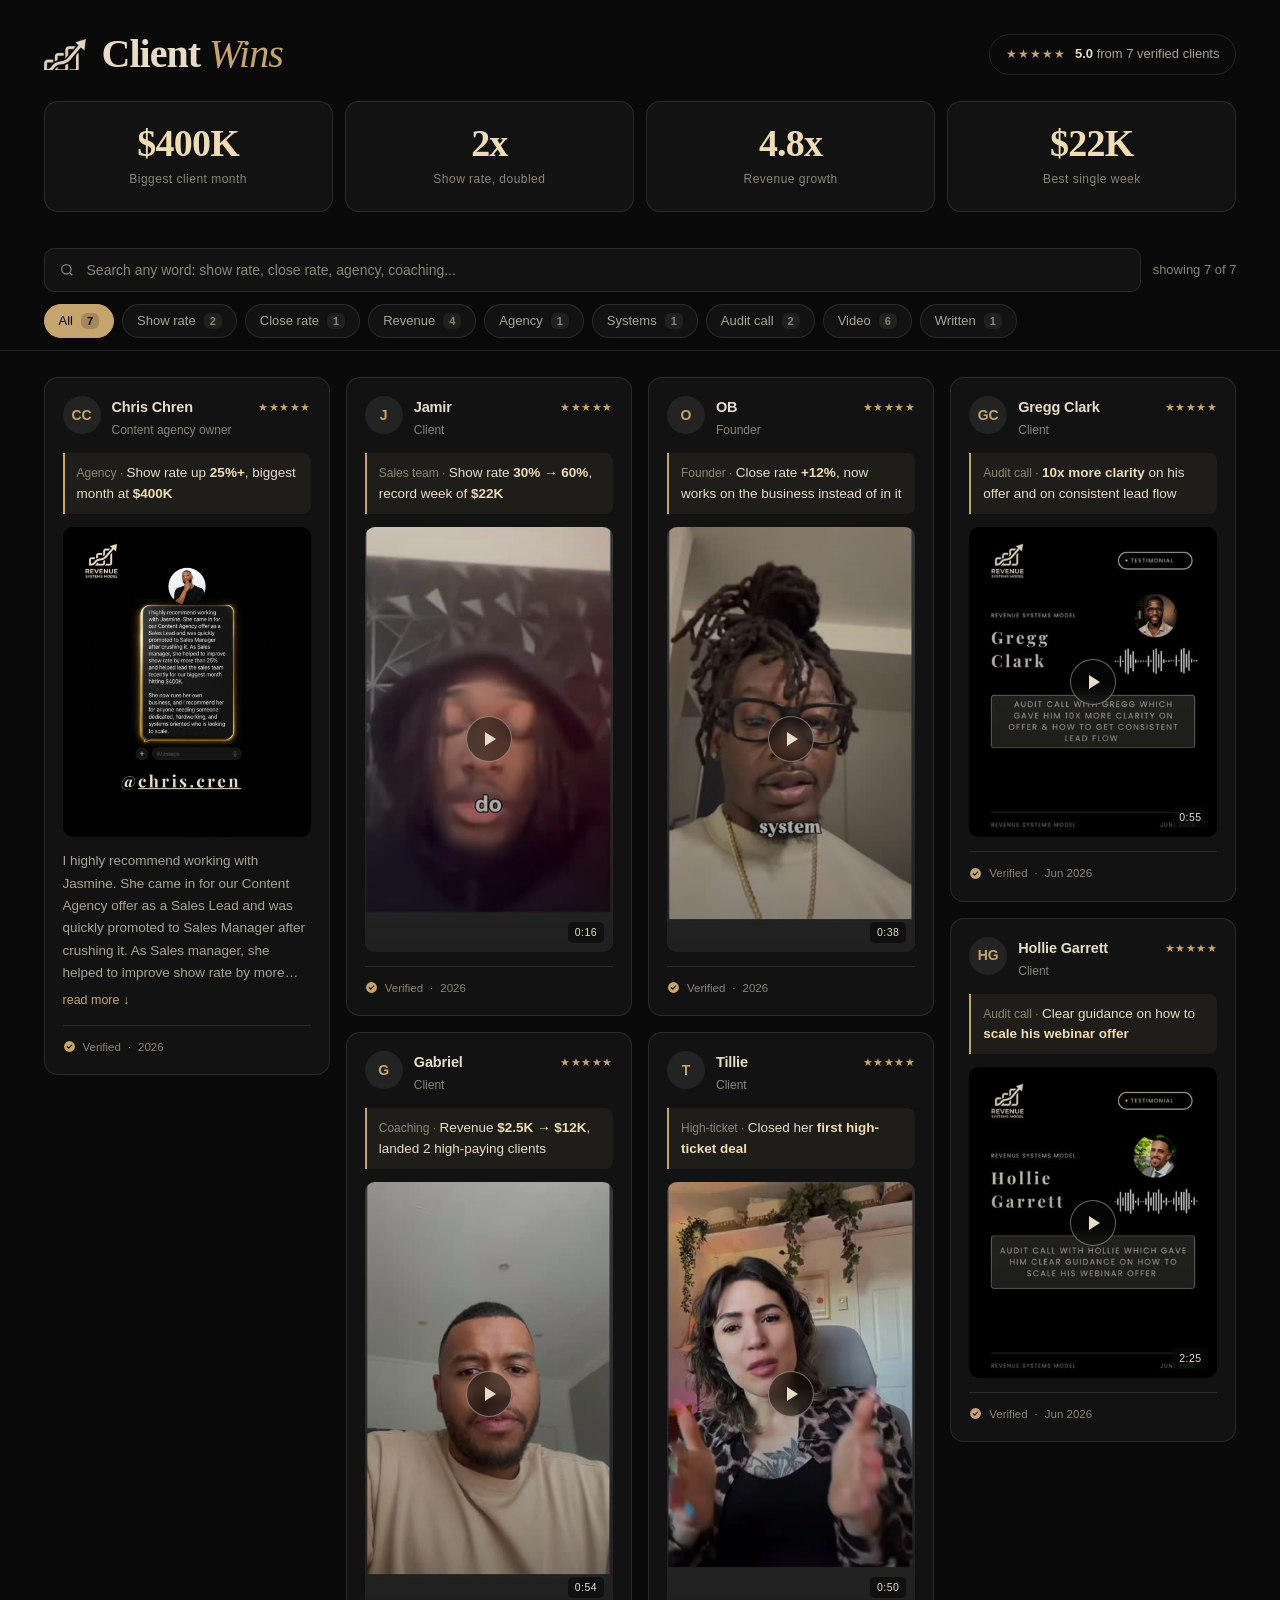
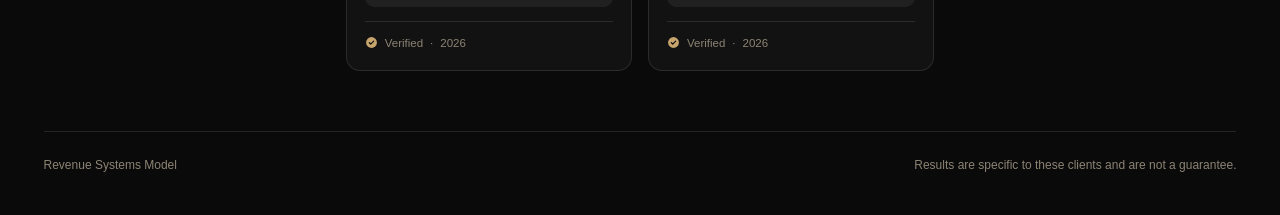
==== index.html @ a02f6d98 "RSM Client Wins - testimonial wall Searchable wall of client results with filters, masonry grid and " ====
<!doctype html>
<html lang="en" class="no-js">
<head>
<meta charset="utf-8">
<meta name="viewport" content="width=device-width,initial-scale=1">
<title>Client Wins — Revenue Systems Model</title>
<meta name="description" content="Real results from operators who installed the Revenue Systems Model.">
<link rel="preconnect" href="https://api.fontshare.com" crossorigin>
<link href="https://api.fontshare.com/v2/css?f[]=zodiak@700,400,401&f[]=switzer@400,500,600,700&display=swap" rel="stylesheet">
<style>
:root{
  --ink:#0A0A0A; --card:#121212; --card-hi:#161616;
  --cream:#E8DCC8; --gold:#C6A46D; --gold-hi:#F0DCB4;
  --muted:#8C8474; --body:#ABA391;
  --line:rgba(232,220,200,.12); --line-2:rgba(232,220,200,.20);
  --serif:'Zodiak',Georgia,serif; --sans:'Switzer','Helvetica Neue',Arial,sans-serif;
  --ease:cubic-bezier(.22,.61,.36,1);
}
*{margin:0;padding:0;box-sizing:border-box}
body{background:var(--ink);color:var(--cream);font-family:var(--sans);
  font-size:15px;line-height:1.6;-webkit-font-smoothing:antialiased}
img,video{display:block;max-width:100%}
::selection{background:var(--gold);color:var(--ink)}
.wrap{max-width:1400px;margin:0 auto;padding:0 clamp(16px,3.4vw,44px)}

/* ---------- head ---------- */
.top{padding:34px 0 26px;display:flex;align-items:center;justify-content:space-between;
  gap:20px;flex-wrap:wrap}
.title{display:flex;align-items:center;gap:16px}
.title img{width:42px}
.title h1{font-family:var(--serif);font-weight:700;font-size:clamp(24px,3.6vw,40px);
  letter-spacing:-.025em;line-height:1}
.title h1 em{font-style:italic;font-weight:401;color:var(--gold)}
.rating{display:flex;align-items:center;gap:9px;border:1px solid var(--line);
  border-radius:999px;padding:9px 16px;font-size:13px;color:var(--body)}
.rating b{color:var(--cream);font-weight:600}
.stars{color:var(--gold);letter-spacing:1px;font-size:12px}

/* ---------- stat cards ---------- */
.stats{display:grid;gap:12px;grid-template-columns:repeat(auto-fit,minmax(210px,1fr));
  margin-bottom:22px}
.stat{border:1px solid var(--line);background:var(--card);border-radius:14px;
  padding:22px 24px;text-align:center}
.stat .n{font-family:var(--serif);font-weight:700;font-size:clamp(26px,3.4vw,38px);
  line-height:1;letter-spacing:-.02em;color:var(--gold-hi)}
.stat .l{margin-top:8px;font-size:12px;letter-spacing:.04em;color:var(--muted)}

/* ---------- controls ---------- */
.controls{position:sticky;top:0;z-index:40;background:rgba(10,10,10,.93);
  backdrop-filter:blur(14px);-webkit-backdrop-filter:blur(14px);
  border-bottom:1px solid var(--line);padding:14px 0 12px;margin-bottom:26px}
.searchrow{display:flex;gap:12px;align-items:center;flex-wrap:wrap}
.search{flex:1;min-width:240px;position:relative}
.search input{width:100%;background:var(--card);border:1px solid var(--line);
  border-radius:10px;padding:13px 16px 13px 42px;color:var(--cream);font-family:var(--sans);
  font-size:14px;outline:none;transition:border-color .3s var(--ease)}
.search input::placeholder{color:var(--muted)}
.search input:focus{border-color:var(--gold)}
.search svg{position:absolute;left:15px;top:50%;transform:translateY(-50%);
  width:16px;height:16px;stroke:var(--muted);fill:none;stroke-width:2}
.count{font-size:13px;color:var(--muted);white-space:nowrap}

.chips{display:flex;gap:8px;flex-wrap:wrap;margin-top:12px}
.chip{border:1px solid var(--line);background:var(--card);color:var(--body);
  border-radius:999px;padding:8px 14px;font-family:var(--sans);font-size:13px;
  cursor:pointer;display:inline-flex;align-items:center;gap:8px;
  transition:border-color .3s var(--ease),color .3s var(--ease),background .3s var(--ease)}
.chip:hover{border-color:var(--line-2);color:var(--cream)}
.chip b{font-size:11px;color:var(--muted);font-weight:600;
  background:rgba(232,220,200,.07);border-radius:6px;padding:2px 6px}
.chip[aria-pressed="true"]{background:var(--gold);border-color:var(--gold);color:#0A0A0A}
.chip[aria-pressed="true"] b{background:rgba(10,10,10,.18);color:#0A0A0A}

/* ---------- masonry ---------- */
.wall{column-count:4;column-gap:16px;padding-bottom:60px}
@media(max-width:1180px){.wall{column-count:3}}
@media(max-width:820px){.wall{column-count:2}}
@media(max-width:560px){.wall{column-count:1}}

.w{break-inside:avoid;background:var(--card);border:1px solid var(--line);
  border-radius:14px;padding:18px;margin:0 0 16px;
  transition:border-color .35s var(--ease),background .35s var(--ease),
    opacity .4s var(--ease),transform .4s var(--ease)}
.w:hover{border-color:var(--line-2);background:var(--card-hi)}
.w.hide{display:none}

.w .head{display:flex;align-items:flex-start;gap:11px}
.w .av{width:38px;height:38px;border-radius:50%;flex:0 0 38px;object-fit:cover;
  background:#232323;display:grid;place-items:center;font-size:14px;font-weight:600;
  color:var(--gold);overflow:hidden}
.w .nm{flex:1;min-width:0}
.w .nm strong{display:block;font-size:14.5px;font-weight:600;letter-spacing:-.01em}
.w .nm span{display:block;font-size:12px;color:var(--muted);margin-top:2px;
  overflow:hidden;text-overflow:ellipsis;white-space:nowrap}
.w .st{color:var(--gold);font-size:11px;letter-spacing:.5px;flex:0 0 auto;padding-top:3px}

.w .result{margin-top:13px;border-left:2px solid var(--gold);
  background:rgba(198,164,109,.07);border-radius:0 8px 8px 0;padding:10px 12px;
  font-size:13.5px;line-height:1.5}
.w .result .tag{color:var(--muted);font-size:12px}
.w .result b{color:var(--gold-hi);font-weight:600}

.w .media{margin-top:13px;position:relative;border-radius:10px;overflow:hidden;
  background:#0D0D0D;line-height:0;cursor:pointer}
.w .media img{width:100%;height:auto}
.w .media video{position:absolute;inset:0;width:100%;height:100%;object-fit:cover;
  opacity:0;transition:opacity .4s var(--ease)}
.w .media.playing video{opacity:1}
.w .media.playing img,.w .media.playing .pl,.w .media.playing .dur{opacity:0}
.pl{position:absolute;inset:0;display:grid;place-items:center;border:0;cursor:pointer;
  background:linear-gradient(180deg,rgba(0,0,0,.05),rgba(0,0,0,.45));
  transition:opacity .35s var(--ease)}
.pl i{width:46px;height:46px;border-radius:50%;display:grid;place-items:center;
  background:rgba(10,10,10,.5);border:1px solid rgba(232,220,200,.45);
  backdrop-filter:blur(6px);
  transition:transform .4s cubic-bezier(.34,1.56,.64,1),border-color .3s}
.w .media:hover .pl i{transform:scale(1.1);border-color:var(--gold-hi)}
.pl i:after{content:'';border-left:11px solid var(--cream);
  border-top:7px solid transparent;border-bottom:7px solid transparent;margin-left:3px}
.dur{position:absolute;right:9px;bottom:9px;font-size:10.5px;letter-spacing:.04em;
  background:rgba(10,10,10,.72);padding:3px 7px;border-radius:5px;
  transition:opacity .3s;line-height:1.4}

.w .body{margin-top:13px;font-size:13.5px;line-height:1.66;color:var(--body)}
.w .body.clip{display:-webkit-box;-webkit-line-clamp:6;-webkit-box-orient:vertical;
  overflow:hidden}
.more{margin-top:8px;background:none;border:0;color:var(--gold);cursor:pointer;
  font-family:var(--sans);font-size:12.5px;padding:0}
.more:hover{color:var(--gold-hi)}

.w .foot{margin-top:14px;padding-top:12px;border-top:1px solid var(--line);
  display:flex;align-items:center;gap:7px;font-size:11.5px;color:var(--muted)}
.w .foot svg{width:13px;height:13px;flex:0 0 13px}

.empty{text-align:center;padding:70px 0 90px;color:var(--muted)}
.empty h3{font-family:var(--serif);font-size:26px;color:var(--cream);margin-bottom:8px}

footer{border-top:1px solid var(--line);padding:24px 0 40px;font-size:12px;
  color:var(--muted);display:flex;justify-content:space-between;gap:14px;flex-wrap:wrap}

.js .w{opacity:0;transform:translateY(14px)}
.js .w.in{opacity:1;transform:none}
@media(prefers-reduced-motion:reduce){
  .js .w{opacity:1;transform:none;transition:none}
  .pl i{transition:none}
}
</style>
</head>
<body>

<div class="wrap">
  <div class="top">
    <div class="title">
      <img src="assets/logo-rsm.png" alt="Revenue Systems Model">
      <h1>Client <em>Wins</em></h1>
    </div>
    <div class="rating">
      <span class="stars">★★★★★</span>
      <span><b>5.0</b> from 7 verified clients</span>
    </div>
  </div>

  <div class="stats">
    <div class="stat"><div class="n">$400K</div><div class="l">Biggest client month</div></div>
    <div class="stat"><div class="n">2x</div><div class="l">Show rate, doubled</div></div>
    <div class="stat"><div class="n">4.8x</div><div class="l">Revenue growth</div></div>
    <div class="stat"><div class="n">$22K</div><div class="l">Best single week</div></div>
  </div>
</div>

<div class="controls">
  <div class="wrap">
    <div class="searchrow">
      <div class="search">
        <svg viewBox="0 0 24 24"><circle cx="11" cy="11" r="7"/><path d="M20 20l-3.5-3.5"/></svg>
        <input id="q" type="search" placeholder="Search any word: show rate, close rate, agency, coaching..." autocomplete="off">
      </div>
      <span class="count" id="count"></span>
    </div>
    <div class="chips" id="chips"></div>
  </div>
</div>

<div class="wrap">
  <div class="wall" id="wall"></div>
  <div class="empty" id="empty" hidden>
    <h3>Nothing matches that</h3>
    <p>Try a different word, or clear the filter.</p>
  </div>
  <footer>
    <span>Revenue Systems Model</span>
    <span>Results are specific to these clients and are not a guarantee.</span>
  </footer>
</div>

<script>
document.documentElement.classList.remove('no-js');
document.documentElement.classList.add('js');

var WINS = [
  { name:'Chris Chren', role:'Content agency owner', tags:['Agency','Show rate','Revenue','Written'],
    tagline:'Agency', result:'Show rate up <b>25%+</b>, biggest month at <b>$400K</b>',
    img:'assets/chris.jpg',
    text:'I highly recommend working with Jasmine. She came in for our Content Agency offer as a Sales Lead and was quickly promoted to Sales Manager after crushing it. As Sales manager, she helped to improve show rate by more than 25% and helped lead the sales team recently for our biggest month hitting $400K. She now runs her own business, and I recommend her for anyone needing someone dedicated, hardworking, and systems oriented who is looking to scale.',
    date:'2026' },
  { name:'Jamir', role:'Client', tags:['Show rate','Revenue','Video'],
    tagline:'Sales team', result:'Show rate <b>30% &rarr; 60%</b>, record week of <b>$22K</b>',
    video:'assets/jamir.mp4', img:'assets/jamir.jpg', dur:'0:16', date:'2026' },
  { name:'Gabriel', role:'Client', tags:['Revenue','Video'],
    tagline:'Coaching', result:'Revenue <b>$2.5K &rarr; $12K</b>, landed 2 high-paying clients',
    video:'assets/gabriel.mp4', img:'assets/gabriel.jpg', dur:'0:54', date:'2026' },
  { name:'OB', role:'Founder', tags:['Close rate','Systems','Video'],
    tagline:'Founder', result:'Close rate <b>+12%</b>, now works on the business instead of in it',
    video:'assets/ob.mp4', img:'assets/ob.jpg', dur:'0:38', date:'2026' },
  { name:'Tillie', role:'Client', tags:['Revenue','Video'],
    tagline:'High-ticket', result:'Closed her <b>first high-ticket deal</b>',
    video:'assets/tillie.mp4', img:'assets/tillie.jpg', dur:'0:50', date:'2026' },
  { name:'Gregg Clark', role:'Client', tags:['Audit call','Video'],
    tagline:'Audit call', result:'<b>10x more clarity</b> on his offer and on consistent lead flow',
    video:'assets/gregg.mp4', img:'assets/gregg.jpg', dur:'0:55', date:'Jun 2026' },
  { name:'Hollie Garrett', role:'Client', tags:['Audit call','Video'],
    tagline:'Audit call', result:'Clear guidance on how to <b>scale his webinar offer</b>',
    video:'assets/hollie.mp4', img:'assets/hollie.jpg', dur:'2:25', date:'Jun 2026' }
];

var FILTERS = ['All','Show rate','Close rate','Revenue','Agency','Systems','Audit call','Video','Written'];
var active = 'All', query = '';

var CHECK = '<svg viewBox="0 0 24 24" fill="none"><circle cx="12" cy="12" r="10" fill="#C6A46D"/><path d="M8 12.4l2.6 2.6L16 9.6" stroke="#0A0A0A" stroke-width="2.2" stroke-linecap="round" stroke-linejoin="round"/></svg>';

function initials(n){ return n.split(' ').map(function(p){return p[0];}).join('').slice(0,2).toUpperCase(); }

function cardHTML(w, i){
  var media = '';
  if(w.video){
    media = '<div class="media" data-src="'+w.video+'">'+
      '<img src="'+w.img+'" alt="'+w.name+'" loading="lazy">'+
      '<button class="pl" aria-label="Play '+w.name+'"><i></i></button>'+
      '<span class="dur">'+w.dur+'</span></div>';
  } else if(w.img){
    media = '<div class="media" style="cursor:default"><img src="'+w.img+'" alt="'+w.name+'" loading="lazy"></div>';
  }
  var body = '';
  if(w.text){
    body = '<div class="body clip">'+w.text+'</div><button class="more">read more &darr;</button>';
  }
  return '<article class="w" data-i="'+i+'">'+
    '<div class="head">'+
      '<div class="av">'+initials(w.name)+'</div>'+
      '<div class="nm"><strong>'+w.name+'</strong><span>'+w.role+'</span></div>'+
      '<div class="st">★★★★★</div>'+
    '</div>'+
    '<div class="result"><span class="tag">'+w.tagline+' &middot; </span>'+w.result+'</div>'+
    media + body +
    '<div class="foot">'+CHECK+'<span>Verified</span><span>&middot;</span><span>'+w.date+'</span></div>'+
  '</article>';
}

function countFor(f){
  if(f === 'All') return WINS.length;
  return WINS.filter(function(w){ return w.tags.indexOf(f) > -1; }).length;
}

function renderChips(){
  document.getElementById('chips').innerHTML = FILTERS.map(function(f){
    return '<button class="chip" aria-pressed="'+(f===active)+'" data-f="'+f+'">'+
      f+'<b>'+countFor(f)+'</b></button>';
  }).join('');
}

function render(){
  var wall = document.getElementById('wall');
  wall.innerHTML = WINS.map(cardHTML).join('');
  wireCards();
  apply();
}

function apply(){
  var q = query.trim().toLowerCase(), shown = 0;
  document.querySelectorAll('.w').forEach(function(el){
    var w = WINS[+el.dataset.i];
    var okTag = active === 'All' || w.tags.indexOf(active) > -1;
    var hay = (w.name+' '+w.role+' '+w.tagline+' '+w.result+' '+(w.text||'')+' '+w.tags.join(' ')).toLowerCase();
    var okQ = !q || hay.indexOf(q) > -1;
    var show = okTag && okQ;
    el.classList.toggle('hide', !show);
    if(show){ shown++; el.classList.add('in'); }
  });
  document.getElementById('count').textContent = 'showing ' + shown + ' of ' + WINS.length;
  document.getElementById('empty').hidden = shown > 0;
}

function wireCards(){
  document.querySelectorAll('.media[data-src]').forEach(function(m){
    m.addEventListener('click', function(){
      document.querySelectorAll('.media.playing').forEach(function(o){
        if(o === m) return;
        var ov = o.querySelector('video'); if(ov) ov.pause();
        o.classList.remove('playing');
      });
      var v = m.querySelector('video');
      if(!v){
        v = document.createElement('video');
        v.src = m.dataset.src; v.controls = true; v.playsInline = true;
        v.setAttribute('playsinline',''); v.preload = 'metadata';
        m.appendChild(v);
      }
      m.classList.add('playing');
      var p = v.play(); if(p && p.catch) p.catch(function(){});
    });
  });
  document.querySelectorAll('.more').forEach(function(b){
    b.addEventListener('click', function(){
      var body = b.previousElementSibling;
      var clipped = body.classList.toggle('clip');
      b.innerHTML = clipped ? 'read more &darr;' : 'show less &uarr;';
    });
  });
}

document.getElementById('chips').addEventListener('click', function(e){
  var c = e.target.closest('.chip'); if(!c) return;
  active = c.dataset.f; renderChips(); apply();
});
document.getElementById('q').addEventListener('input', function(e){
  query = e.target.value; apply();
});

renderChips();
render();
</script>
</body>
</html>
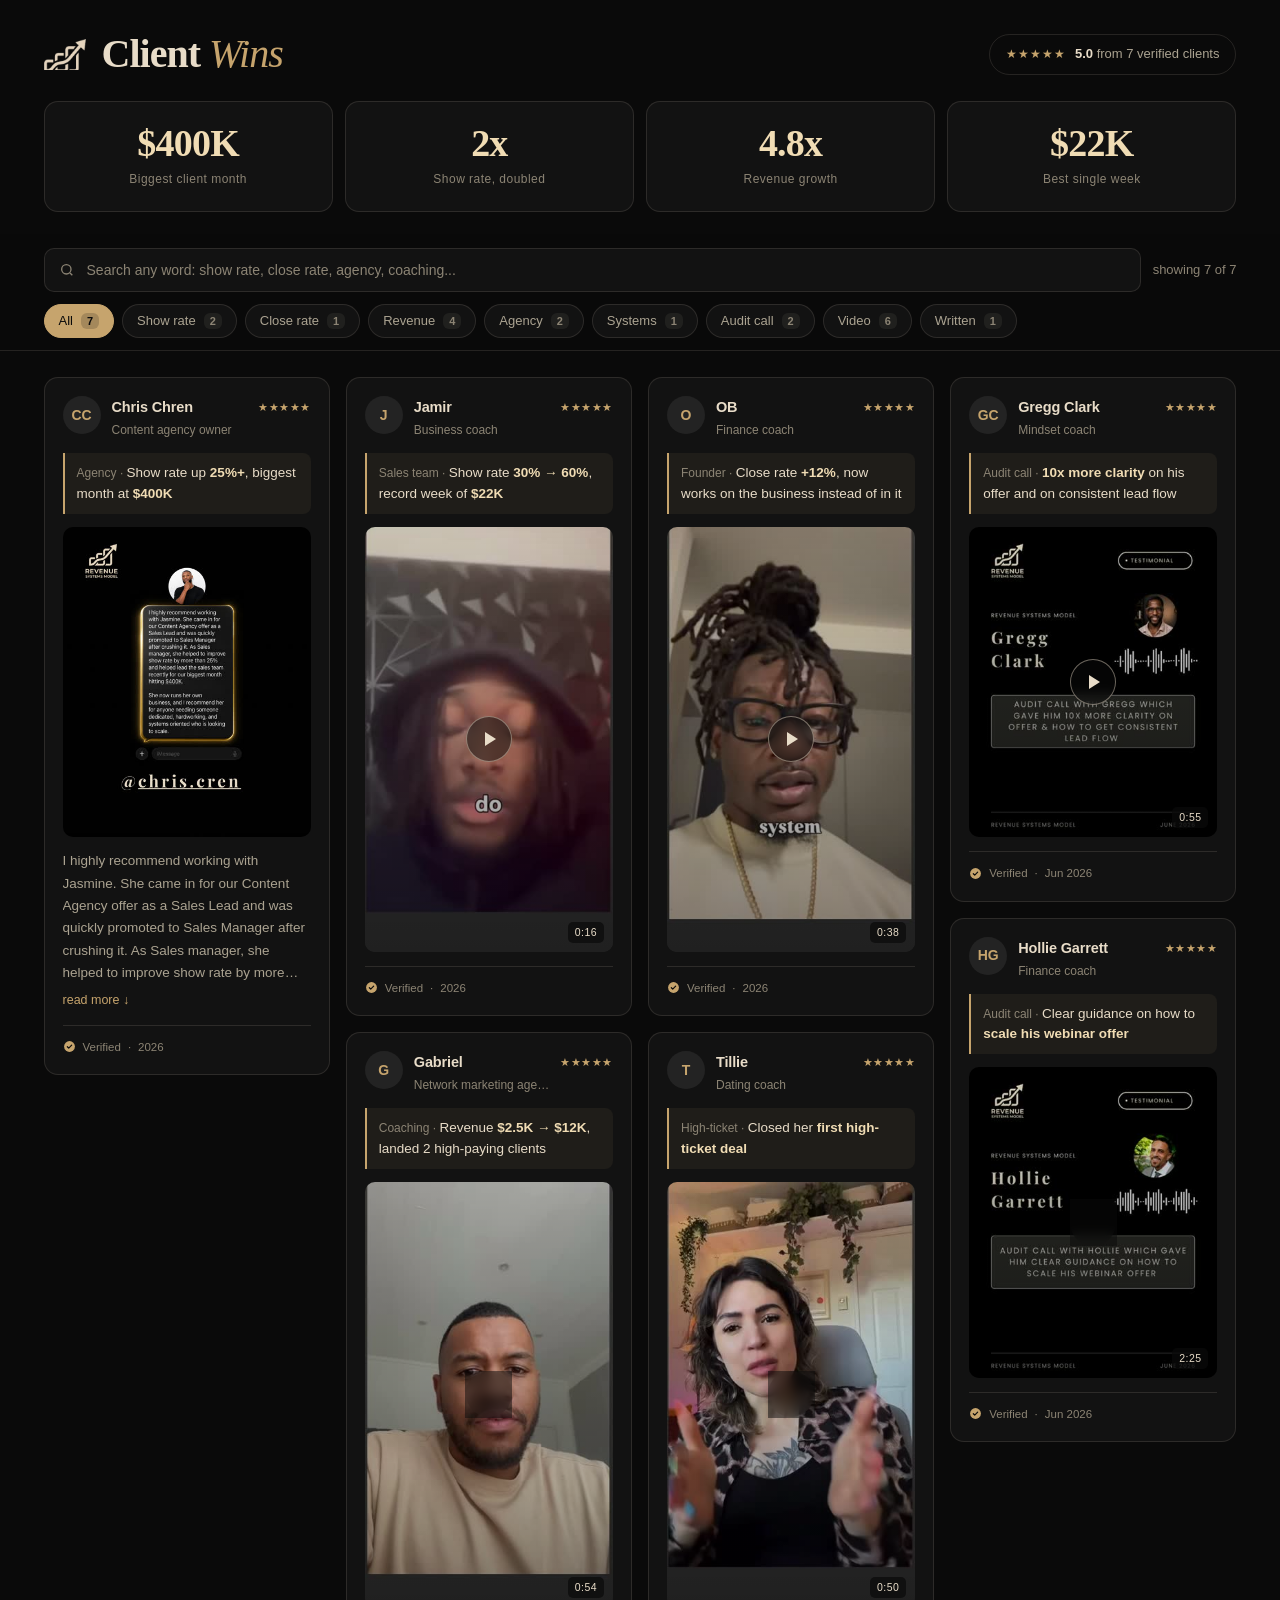
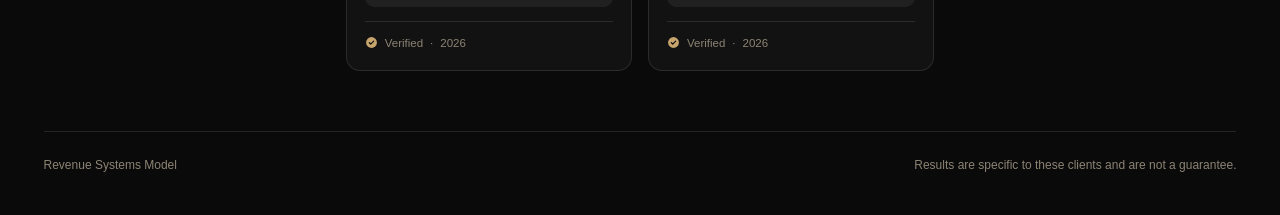
==== commit 0c6d9b13: "Set client roles from Jasmine's note Jamir, OB, Gregg, Gabriel, Hollie and Tillie now carry their re" ====
--- a/index.html
+++ b/index.html
@@ -203,22 +203,22 @@
     img:'assets/chris.jpg',
     text:'I highly recommend working with Jasmine. She came in for our Content Agency offer as a Sales Lead and was quickly promoted to Sales Manager after crushing it. As Sales manager, she helped to improve show rate by more than 25% and helped lead the sales team recently for our biggest month hitting $400K. She now runs her own business, and I recommend her for anyone needing someone dedicated, hardworking, and systems oriented who is looking to scale.',
     date:'2026' },
-  { name:'Jamir', role:'Client', tags:['Show rate','Revenue','Video'],
+  { name:'Jamir', role:'Business coach', tags:['Show rate','Revenue','Video','Business'],
     tagline:'Sales team', result:'Show rate <b>30% &rarr; 60%</b>, record week of <b>$22K</b>',
     video:'assets/jamir.mp4', img:'assets/jamir.jpg', dur:'0:16', date:'2026' },
-  { name:'Gabriel', role:'Client', tags:['Revenue','Video'],
+  { name:'Gabriel', role:'Network marketing agency owner', tags:['Revenue','Video','Network marketing','Agency'],
     tagline:'Coaching', result:'Revenue <b>$2.5K &rarr; $12K</b>, landed 2 high-paying clients',
     video:'assets/gabriel.mp4', img:'assets/gabriel.jpg', dur:'0:54', date:'2026' },
-  { name:'OB', role:'Founder', tags:['Close rate','Systems','Video'],
+  { name:'OB', role:'Finance coach', tags:['Close rate','Systems','Video','Finance'],
     tagline:'Founder', result:'Close rate <b>+12%</b>, now works on the business instead of in it',
     video:'assets/ob.mp4', img:'assets/ob.jpg', dur:'0:38', date:'2026' },
-  { name:'Tillie', role:'Client', tags:['Revenue','Video'],
+  { name:'Tillie', role:'Dating coach', tags:['Revenue','Video','Dating'],
     tagline:'High-ticket', result:'Closed her <b>first high-ticket deal</b>',
     video:'assets/tillie.mp4', img:'assets/tillie.jpg', dur:'0:50', date:'2026' },
-  { name:'Gregg Clark', role:'Client', tags:['Audit call','Video'],
+  { name:'Gregg Clark', role:'Mindset coach', tags:['Audit call','Video','Mindset'],
     tagline:'Audit call', result:'<b>10x more clarity</b> on his offer and on consistent lead flow',
     video:'assets/gregg.mp4', img:'assets/gregg.jpg', dur:'0:55', date:'Jun 2026' },
-  { name:'Hollie Garrett', role:'Client', tags:['Audit call','Video'],
+  { name:'Hollie Garrett', role:'Finance coach', tags:['Audit call','Video','Finance'],
     tagline:'Audit call', result:'Clear guidance on how to <b>scale his webinar offer</b>',
     video:'assets/hollie.mp4', img:'assets/hollie.jpg', dur:'2:25', date:'Jun 2026' }
 ];
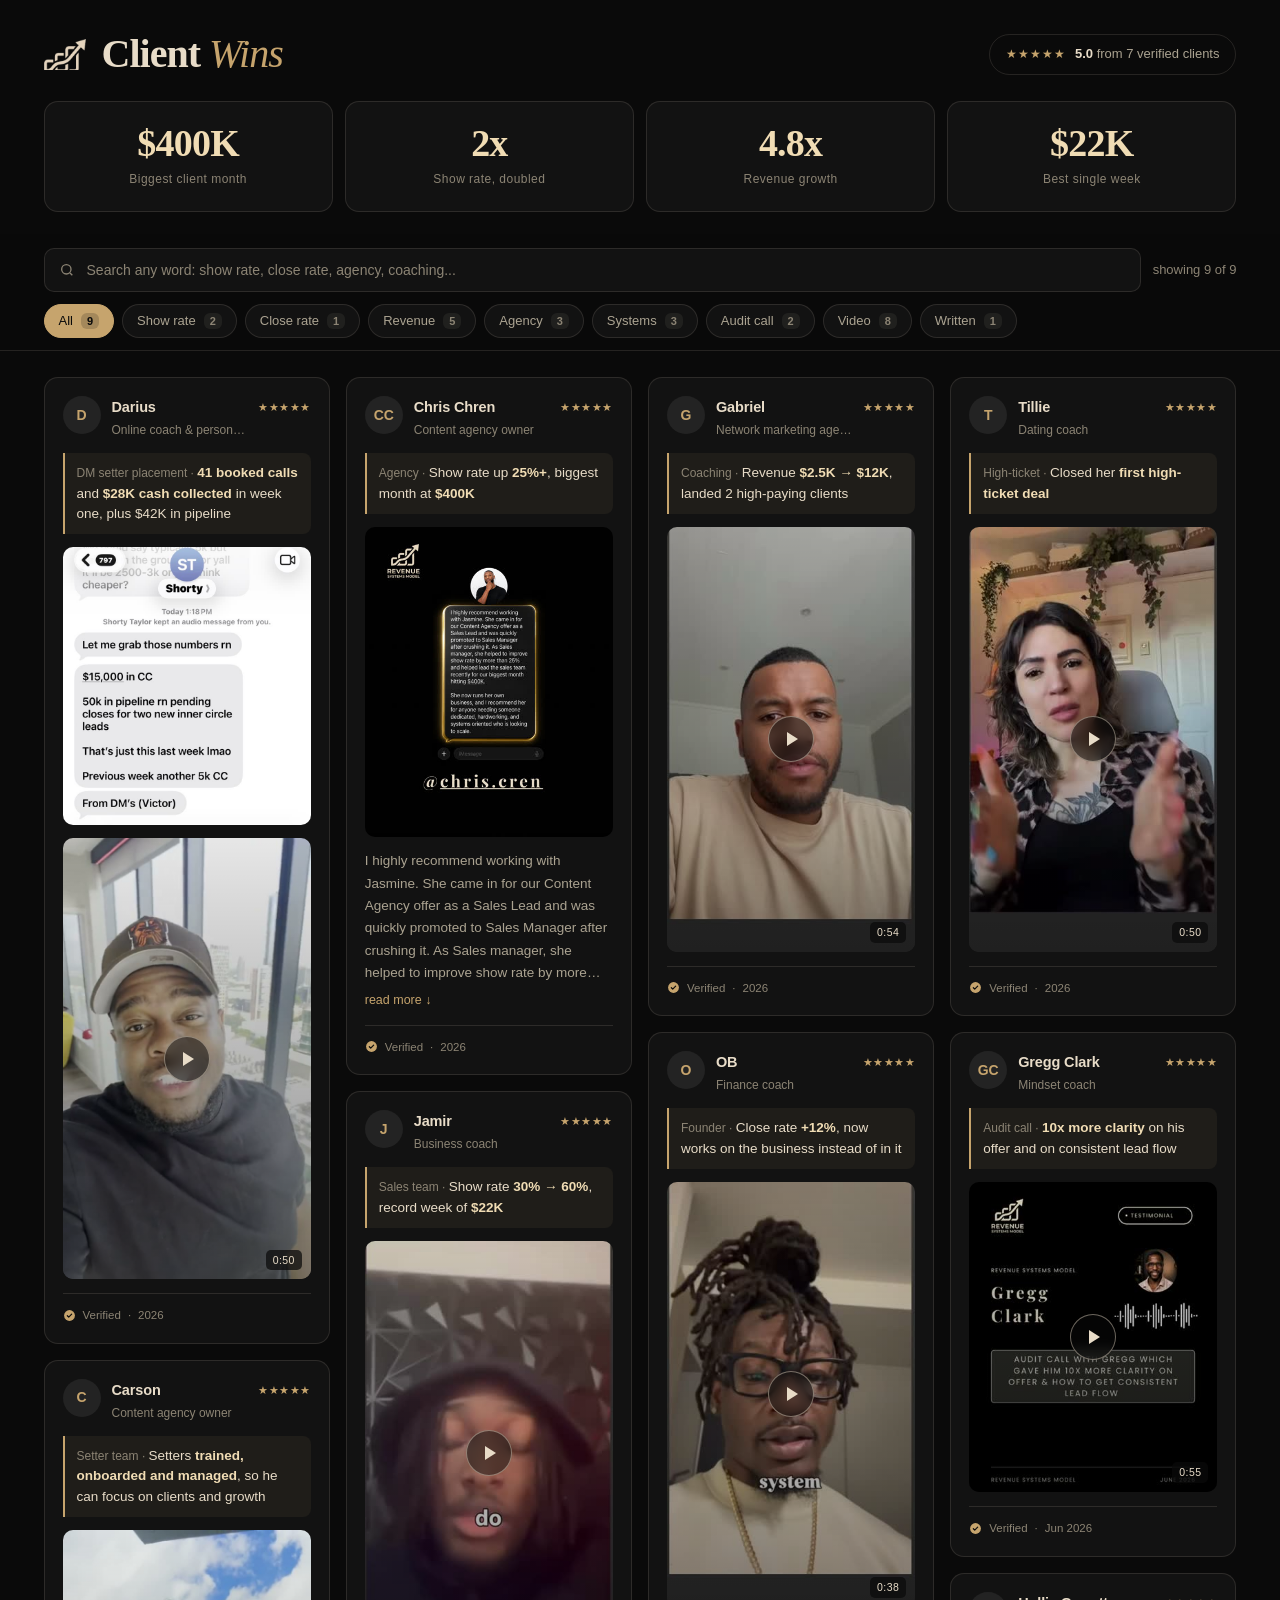
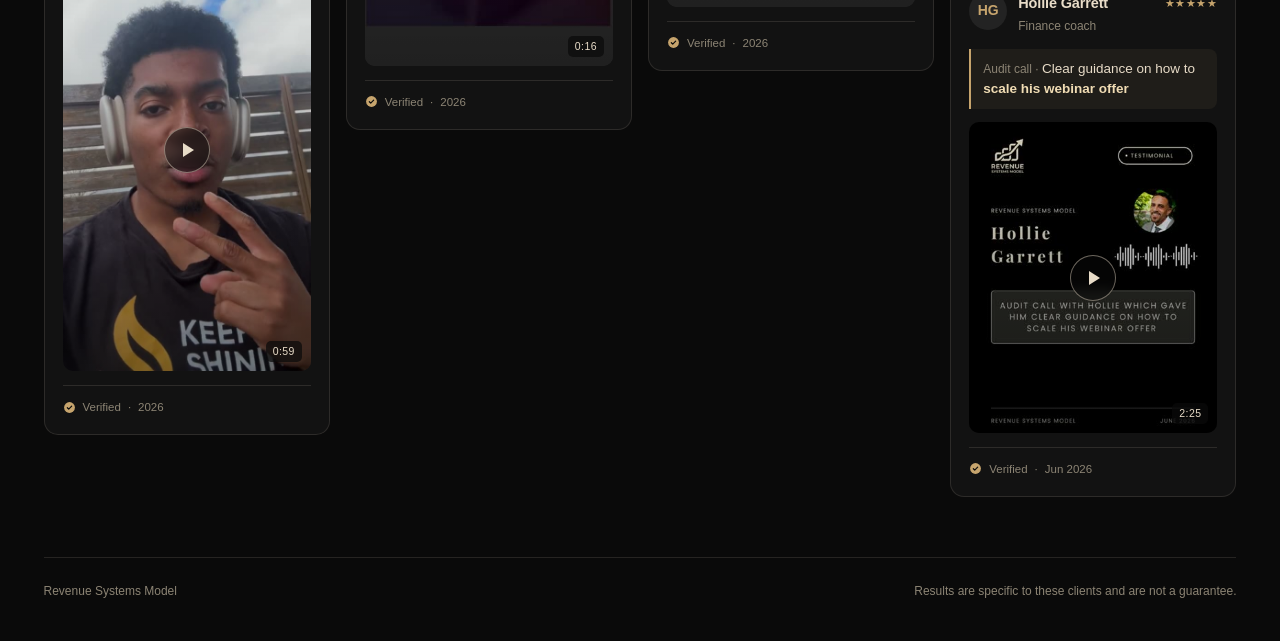
==== commit 2b9ac448: "Add Darius and Carson testimonials, with Darius's results screenshot above his video Darius (DM sett" ====
--- a/index.html
+++ b/index.html
@@ -198,6 +198,13 @@
 document.documentElement.classList.add('js');
 
 var WINS = [
+  { name:'Darius', role:'Online coach & personal brand', tags:['Revenue','Video','Systems'],
+    tagline:'DM setter placement', result:'<b>41 booked calls</b> and <b>$28K cash collected</b> in week one, plus $42K in pipeline',
+    proof:'assets/darius-proof.jpg',
+    video:'assets/darius.mp4', img:'assets/darius.jpg', dur:'0:50', date:'2026' },
+  { name:'Carson', role:'Content agency owner', tags:['Agency','Systems','Video'],
+    tagline:'Setter team', result:'Setters <b>trained, onboarded and managed</b>, so he can focus on clients and growth',
+    video:'assets/carson.mp4', img:'assets/carson.jpg', dur:'0:59', date:'2026' },
   { name:'Chris Chren', role:'Content agency owner', tags:['Agency','Show rate','Revenue','Written'],
     tagline:'Agency', result:'Show rate up <b>25%+</b>, biggest month at <b>$400K</b>',
     img:'assets/chris.jpg',
@@ -232,13 +239,17 @@
 
 function cardHTML(w, i){
   var media = '';
+  /* print de resultado (ex.: conversa do cliente) acima do video, no mesmo card */
+  if(w.proof){
+    media += '<div class="media proof" style="cursor:default"><img src="'+w.proof+'" alt="'+w.name+' results" loading="lazy"></div>';
+  }
   if(w.video){
-    media = '<div class="media" data-src="'+w.video+'">'+
+    media += '<div class="media" data-src="'+w.video+'">'+
       '<img src="'+w.img+'" alt="'+w.name+'" loading="lazy">'+
       '<button class="pl" aria-label="Play '+w.name+'"><i></i></button>'+
       '<span class="dur">'+w.dur+'</span></div>';
   } else if(w.img){
-    media = '<div class="media" style="cursor:default"><img src="'+w.img+'" alt="'+w.name+'" loading="lazy"></div>';
+    media += '<div class="media" style="cursor:default"><img src="'+w.img+'" alt="'+w.name+'" loading="lazy"></div>';
   }
   var body = '';
   if(w.text){
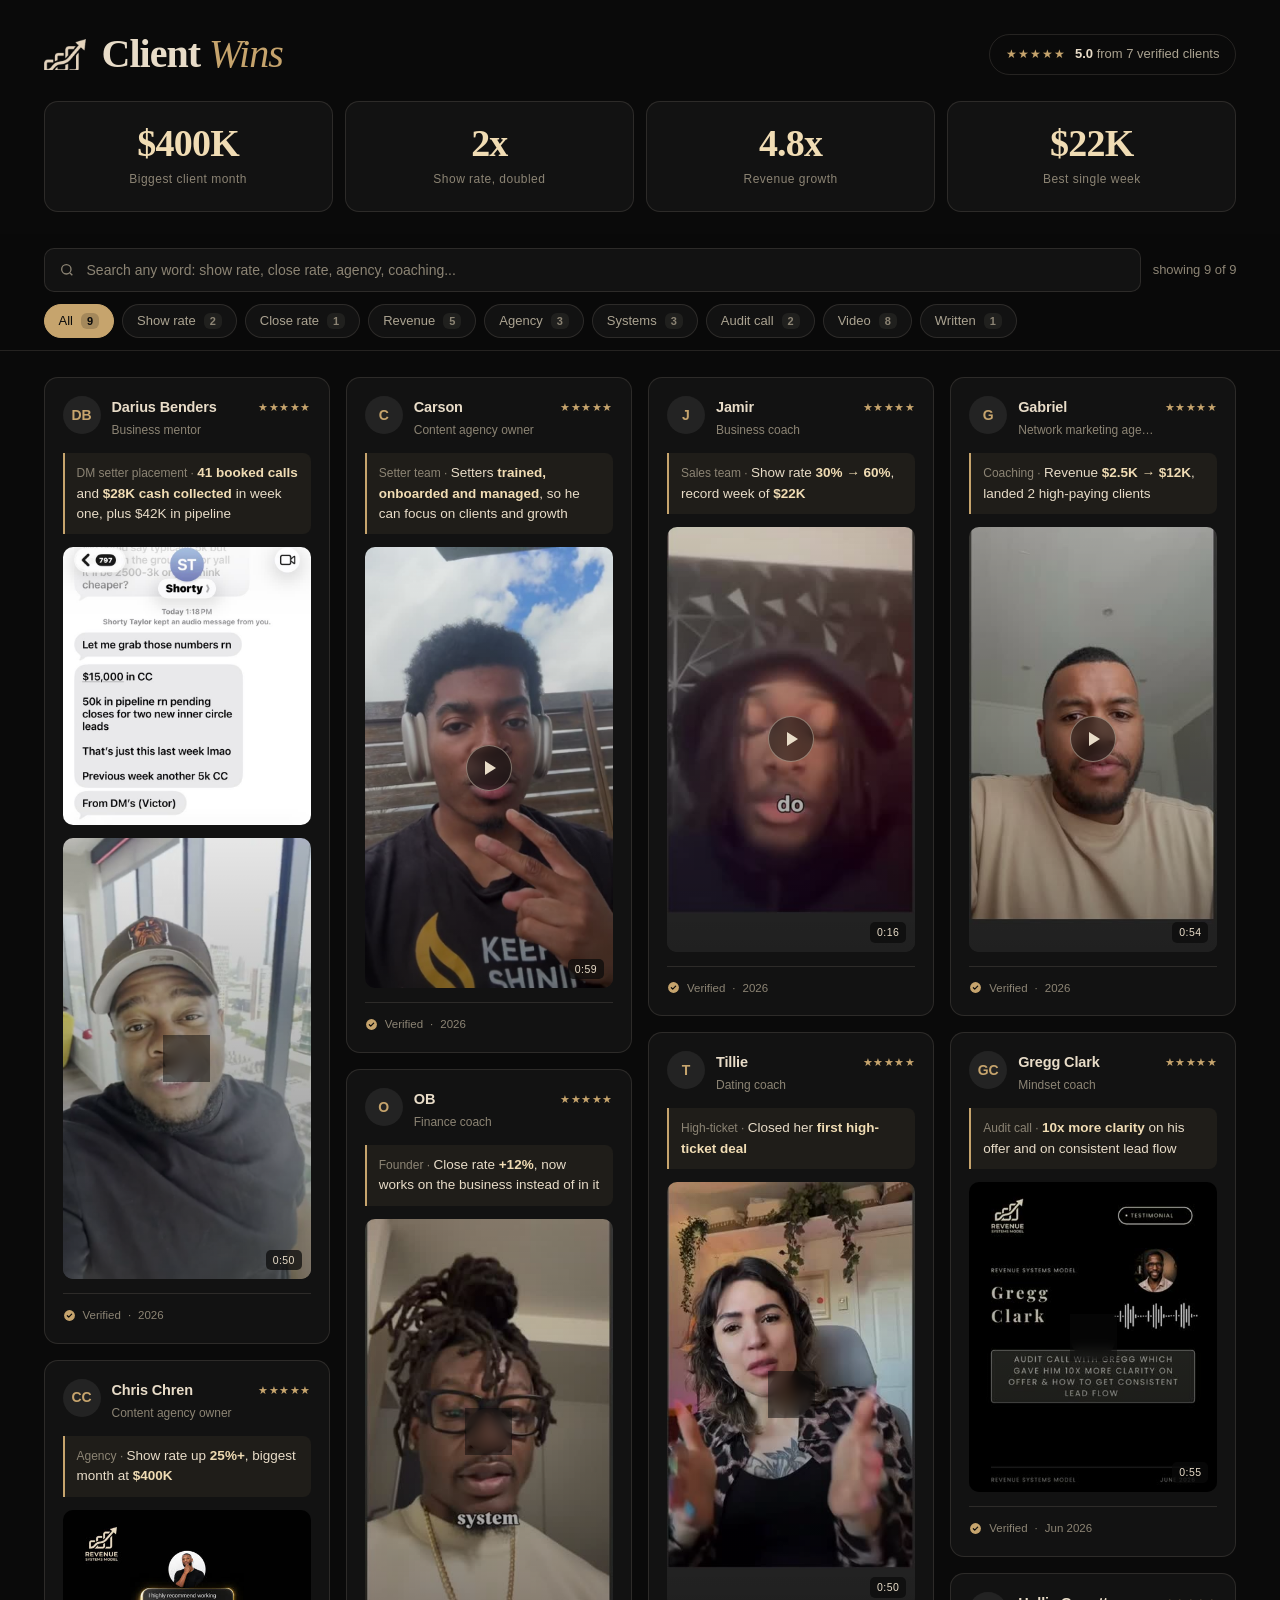
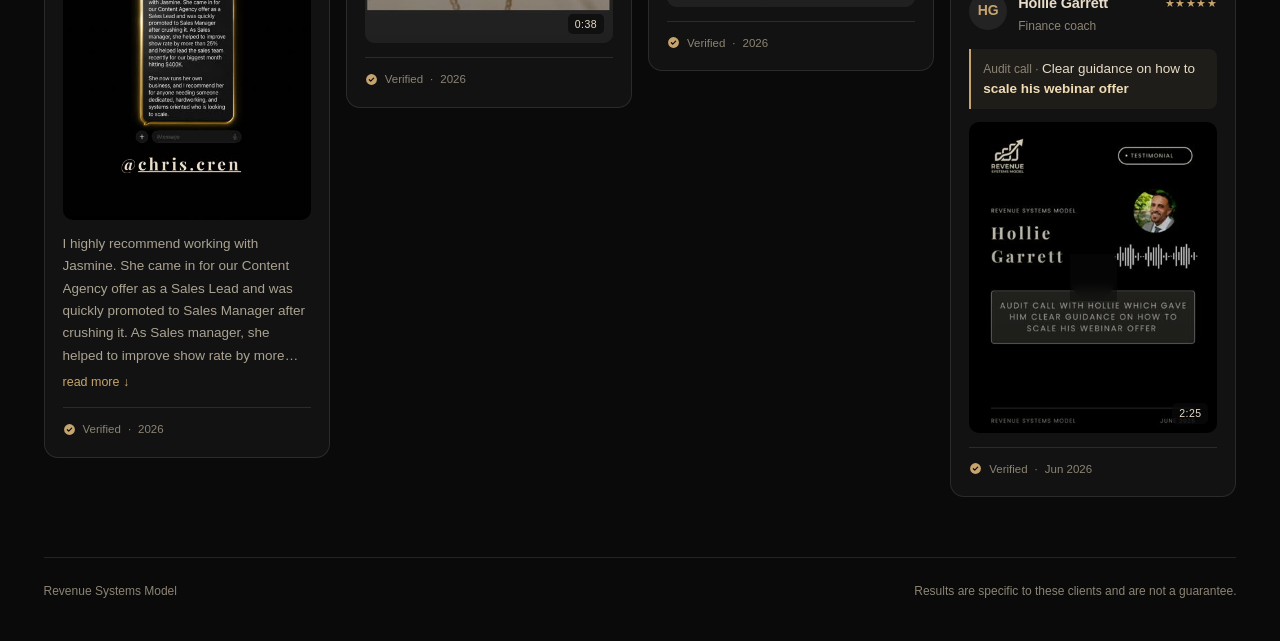
==== commit c22740e3: "Reorder client wins (Darius, Christian, Carson, OB, Jamir, Tillie, Gabe, then Gregg and Hollie) and " ====
--- a/index.html
+++ b/index.html
@@ -198,30 +198,30 @@
 document.documentElement.classList.add('js');
 
 var WINS = [
-  { name:'Darius', role:'Online coach & personal brand', tags:['Revenue','Video','Systems'],
+  { name:'Darius Benders', role:'Business mentor', tags:['Revenue','Video','Systems'],
     tagline:'DM setter placement', result:'<b>41 booked calls</b> and <b>$28K cash collected</b> in week one, plus $42K in pipeline',
     proof:'assets/darius-proof.jpg',
     video:'assets/darius.mp4', img:'assets/darius.jpg', dur:'0:50', date:'2026' },
-  { name:'Carson', role:'Content agency owner', tags:['Agency','Systems','Video'],
-    tagline:'Setter team', result:'Setters <b>trained, onboarded and managed</b>, so he can focus on clients and growth',
-    video:'assets/carson.mp4', img:'assets/carson.jpg', dur:'0:59', date:'2026' },
   { name:'Chris Chren', role:'Content agency owner', tags:['Agency','Show rate','Revenue','Written'],
     tagline:'Agency', result:'Show rate up <b>25%+</b>, biggest month at <b>$400K</b>',
     img:'assets/chris.jpg',
     text:'I highly recommend working with Jasmine. She came in for our Content Agency offer as a Sales Lead and was quickly promoted to Sales Manager after crushing it. As Sales manager, she helped to improve show rate by more than 25% and helped lead the sales team recently for our biggest month hitting $400K. She now runs her own business, and I recommend her for anyone needing someone dedicated, hardworking, and systems oriented who is looking to scale.',
     date:'2026' },
+  { name:'Carson', role:'Content agency owner', tags:['Agency','Systems','Video'],
+    tagline:'Setter team', result:'Setters <b>trained, onboarded and managed</b>, so he can focus on clients and growth',
+    video:'assets/carson.mp4', img:'assets/carson.jpg', dur:'0:59', date:'2026' },
+  { name:'OB', role:'Finance coach', tags:['Close rate','Systems','Video','Finance'],
+    tagline:'Founder', result:'Close rate <b>+12%</b>, now works on the business instead of in it',
+    video:'assets/ob.mp4', img:'assets/ob.jpg', dur:'0:38', date:'2026' },
   { name:'Jamir', role:'Business coach', tags:['Show rate','Revenue','Video','Business'],
     tagline:'Sales team', result:'Show rate <b>30% &rarr; 60%</b>, record week of <b>$22K</b>',
     video:'assets/jamir.mp4', img:'assets/jamir.jpg', dur:'0:16', date:'2026' },
+  { name:'Tillie', role:'Dating coach', tags:['Revenue','Video','Dating'],
+    tagline:'High-ticket', result:'Closed her <b>first high-ticket deal</b>',
+    video:'assets/tillie.mp4', img:'assets/tillie.jpg', dur:'0:50', date:'2026' },
   { name:'Gabriel', role:'Network marketing agency owner', tags:['Revenue','Video','Network marketing','Agency'],
     tagline:'Coaching', result:'Revenue <b>$2.5K &rarr; $12K</b>, landed 2 high-paying clients',
     video:'assets/gabriel.mp4', img:'assets/gabriel.jpg', dur:'0:54', date:'2026' },
-  { name:'OB', role:'Finance coach', tags:['Close rate','Systems','Video','Finance'],
-    tagline:'Founder', result:'Close rate <b>+12%</b>, now works on the business instead of in it',
-    video:'assets/ob.mp4', img:'assets/ob.jpg', dur:'0:38', date:'2026' },
-  { name:'Tillie', role:'Dating coach', tags:['Revenue','Video','Dating'],
-    tagline:'High-ticket', result:'Closed her <b>first high-ticket deal</b>',
-    video:'assets/tillie.mp4', img:'assets/tillie.jpg', dur:'0:50', date:'2026' },
   { name:'Gregg Clark', role:'Mindset coach', tags:['Audit call','Video','Mindset'],
     tagline:'Audit call', result:'<b>10x more clarity</b> on his offer and on consistent lead flow',
     video:'assets/gregg.mp4', img:'assets/gregg.jpg', dur:'0:55', date:'Jun 2026' },
